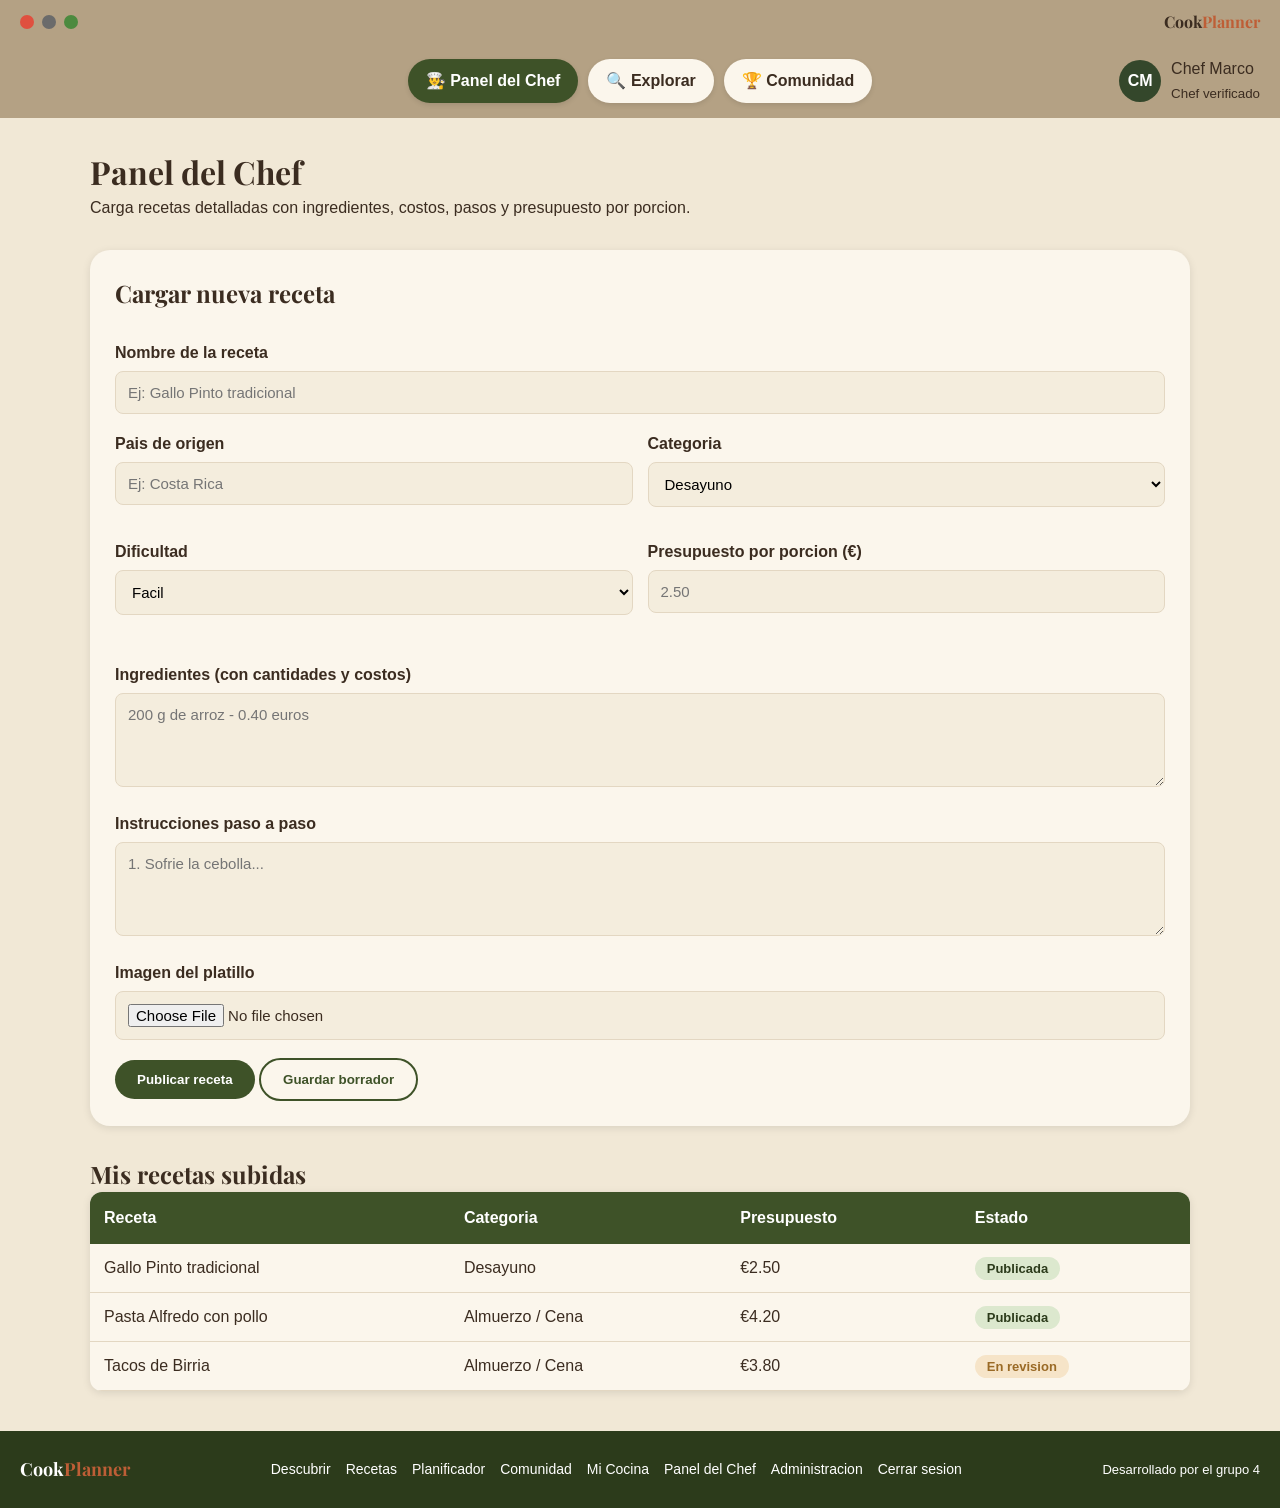
==== src/chef.html @ 3a211894 "Add files via upload" ====
<!DOCTYPE html>
<html lang="es">
<head>
  <meta charset="UTF-8">
  <meta name="viewport" content="width=device-width, initial-scale=1.0">
  <title>CookPlanner - Panel del Chef</title>
  <link href="https://fonts.googleapis.com/css2?family=Playfair+Display:wght@600;700;800&display=swap" rel="stylesheet">
  <link rel="stylesheet" href="../css/styles.css">
</head>
<body>

  <header class="barra-ventana">
    <span class="punto rojo"></span>
    <span class="punto gris"></span>
    <span class="punto verde-punto"></span>
    <span class="marca-ventana">Cook<span class="naranja">Planner</span></span>
  </header>

  <nav class="menu">
    <a href="chef.html" class="opcion activa">👨‍🍳 Panel del Chef</a>
    <a href="descubrir.html" class="opcion">🔍 Explorar</a>
    <a href="comunidad.html" class="opcion">🏆 Comunidad</a>
    <a href="chef.html" class="usuario">
      <span class="avatar">CM</span>
      <span>Chef Marco<br><small>Chef verificado</small></span>
    </a>
  </nav>

  <main class="contenedor">

    <h1 class="espacio">Panel del Chef</h1>
    <p>Carga recetas detalladas con ingredientes, costos, pasos y presupuesto por porcion.</p>

    <section class="panel espacio">
      <h2>Cargar nueva receta</h2>

      <form action="chef.html" method="post">
        <div class="campo espacio">
          <label for="nombre">Nombre de la receta</label>
          <input type="text" id="nombre" name="nombre" placeholder="Ej: Gallo Pinto tradicional">
        </div>

        <div class="formulario-doble">
          <div class="campo">
            <label for="origen">Pais de origen</label>
            <input type="text" id="origen" name="origen" placeholder="Ej: Costa Rica">
          </div>
          <div class="campo">
            <label for="categoria">Categoria</label>
            <select id="categoria" name="categoria">
              <option>Desayuno</option>
              <option>Almuerzo / Cena</option>
              <option>Saludable</option>
              <option>Postre</option>
            </select>
          </div>
          <div class="campo">
            <label for="dificultad">Dificultad</label>
            <select id="dificultad" name="dificultad">
              <option>Facil</option>
              <option>Media</option>
              <option>Alta</option>
            </select>
          </div>
          <div class="campo">
            <label for="precio">Presupuesto por porcion (€)</label>
            <input type="number" id="precio" name="precio" placeholder="2.50">
          </div>
        </div>

        <div class="campo espacio">
          <label for="ingredientes">Ingredientes (con cantidades y costos)</label>
          <textarea id="ingredientes" name="ingredientes" rows="4" placeholder="200 g de arroz - 0.40 euros"></textarea>
        </div>

        <div class="campo">
          <label for="pasos">Instrucciones paso a paso</label>
          <textarea id="pasos" name="pasos" rows="4" placeholder="1. Sofrie la cebolla..."></textarea>
        </div>

        <div class="campo">
          <label for="imagen">Imagen del platillo</label>
          <input type="file" id="imagen" name="imagen">
        </div>

        <button type="submit" class="boton boton-verde">Publicar receta</button>
        <button type="button" class="boton boton-borde">Guardar borrador</button>
      </form>
    </section>

    <h2 class="espacio">Mis recetas subidas</h2>
    <table class="tabla-datos">
      <tr>
        <th>Receta</th><th>Categoria</th><th>Presupuesto</th><th>Estado</th>
      </tr>
      <tr>
        <td>Gallo Pinto tradicional</td><td>Desayuno</td><td>€2.50</td>
        <td><span class="etiqueta-estado estado-ok">Publicada</span></td>
      </tr>
      <tr>
        <td>Pasta Alfredo con pollo</td><td>Almuerzo / Cena</td><td>€4.20</td>
        <td><span class="etiqueta-estado estado-ok">Publicada</span></td>
      </tr>
      <tr>
        <td>Tacos de Birria</td><td>Almuerzo / Cena</td><td>€3.80</td>
        <td><span class="etiqueta-estado estado-espera">En revision</span></td>
      </tr>
    </table>

  </main>

  <footer class="pie">
    <span class="marca-pie">Cook<span class="naranja">Planner</span></span>
    <nav class="enlaces-pie">
      <a href="descubrir.html">Descubrir</a>
      <a href="recetas.html">Recetas</a>
      <a href="planificador.html">Planificador</a>
      <a href="comunidad.html">Comunidad</a>
      <a href="mi-cocina.html">Mi Cocina</a>
      <a href="chef.html">Panel del Chef</a>
      <a href="admin.html">Administracion</a>
      <a href="index.html">Cerrar sesion</a>
    </nav>
    <small>Desarrollado por el grupo 4</small>
  </footer>

</body>
</html>
---- css/styles.css ----
/* ---- Estilos generales ---- */
* {
  margin: 0;
  padding: 0;
  box-sizing: border-box;
}

body {
  font-family: Arial, Helvetica, sans-serif;
  background-color: #F1E8D6;
  color: #3B2C20;
  line-height: 1.5;
}

h1, h2, h3 {
  font-family: "Playfair Display", Georgia, serif;
}

img {
  max-width: 100%;
  display: block;
}

a {
  text-decoration: none;
  color: #3B2C20;
}

ul {
  list-style: none;
}

/* Foco visible para accesibilidad */
a:focus,
button:focus,
input:focus,
select:focus,
textarea:focus {
  outline: 2px solid #BE5E36;
}

/* ---- Contenedor central ---- */
.contenedor {
  width: 90%;
  max-width: 1100px;
  margin: 0 auto;
}

/* ---- Barra superior tipo ventana ---- */
.barra-ventana {
  background-color: #B4A184;
  padding: 10px 20px;
  display: flex;
  align-items: center;
}

.punto {
  width: 14px;
  height: 14px;
  border-radius: 50%;
  margin-right: 8px;
}

.rojo { background-color: #E0503F; }
.gris { background-color: #6b6b6b; }
.verde-punto { background-color: #4C8A3F; }

.marca-ventana {
  margin-left: auto;
  font-family: "Playfair Display", Georgia, serif;
  font-weight: bold;
  color: #3B2C20;
}

.naranja {
  color: #BE5E36;
}

/* ---- Menú de navegación ---- */
.menu {
  background-color: #B4A184;
  padding: 15px 20px;
  display: flex;
  justify-content: center;
  align-items: center;
  flex-wrap: wrap;
  gap: 10px;
  position: relative;
}

.opcion {
  background-color: #FBF6EC;
  padding: 10px 18px;
  border-radius: 25px;
  font-weight: bold;
  box-shadow: 0 2px 5px rgba(0, 0, 0, 0.1);
}

.opcion:hover {
  background-color: #eee6d6;
}

.opcion.activa {
  background-color: #3E5228;
  color: #ffffff;
}

.usuario {
  position: absolute;
  right: 20px;
  display: flex;
  align-items: center;
  gap: 10px;
}

.avatar {
  width: 42px;
  height: 42px;
  background-color: #34472B;
  color: #ffffff;
  border-radius: 50%;
  display: flex;
  justify-content: center;
  align-items: center;
  font-weight: bold;
}

.usuario small {
  color: #3B2C20;
}

/* ---- Botones ---- */
.boton {
  display: inline-block;
  padding: 12px 22px;
  border-radius: 25px;
  font-weight: bold;
  border: none;
  cursor: pointer;
  text-align: center;
}

.boton-verde {
  background-color: #3E5228;
  color: #ffffff;
}

.boton-verde:hover {
  background-color: #2C3B1B;
}

.boton-claro {
  background-color: #FBF6EC;
  color: #3B2C20;
  box-shadow: 0 2px 5px rgba(0, 0, 0, 0.1);
}

.boton-borde {
  background-color: transparent;
  color: #3E5228;
  border: 2px solid #3E5228;
}

.boton-gris {
  display: block;
  background-color: #F4EDDD;
  color: #3B2C20;
  padding: 10px;
  border-radius: 25px;
  text-align: center;
  font-weight: bold;
  margin-bottom: 8px;
}

.boton-gris:hover {
  background-color: #E3D7C2;
}

/* ---- Espacios ---- */
.espacio {
  margin-top: 30px;
}

.titulo-seccion {
  display: flex;
  justify-content: space-between;
  align-items: center;
  flex-wrap: wrap;
  margin: 25px 0 15px 0;
}

/* ==========================================================
   LOGIN
   ========================================================== */
.login {
  display: flex;
  flex-wrap: wrap;
  min-height: 80vh;
}

.login-marca {
  flex: 1;
  text-align: center;
  padding: 40px;
}

.login-marca .emoji-chef {
  font-size: 80px;
}

.login-marca .logo {
  font-family: "Playfair Display", Georgia, serif;
  font-size: 50px;
  font-weight: bold;
}

.login-marca .frase {
  font-family: "Playfair Display", Georgia, serif;
  font-size: 22px;
  max-width: 300px;
  margin: 10px auto;
}

.login-marca .verduras {
  font-size: 40px;
  margin-top: 15px;
}

.login-formulario {
  flex: 1;
  display: flex;
  justify-content: center;
  align-items: center;
  padding: 40px;
}

.tarjeta-login {
  background-color: #FBF6EC;
  border: 2px solid #3B2C20;
  border-radius: 20px;
  padding: 40px;
  width: 100%;
  max-width: 400px;
  box-shadow: 0 8px 20px rgba(0, 0, 0, 0.15);
}

.tarjeta-login h1 {
  text-align: center;
  font-size: 32px;
}

.tarjeta-login .subtitulo {
  text-align: center;
  color: #7A6A56;
  margin-bottom: 25px;
}

/* ---- Formularios ---- */
.campo {
  margin-bottom: 18px;
}

.campo label {
  display: block;
  font-weight: bold;
  margin-bottom: 6px;
}

.campo input,
.campo select,
.campo textarea {
  width: 100%;
  padding: 12px;
  border: 1px solid #E3D7C2;
  border-radius: 8px;
  background-color: #F4EDDD;
  font-family: Arial, sans-serif;
  font-size: 15px;
}

.enlace-naranja {
  color: #BE5E36;
  font-weight: bold;
  text-decoration: underline;
}

.texto-centro {
  text-align: center;
  margin-top: 15px;
  color: #7A6A56;
}

/* ==========================================================
   BUSCADOR
   ========================================================== */
.buscador {
  display: flex;
  gap: 12px;
  align-items: center;
}

.buscador input {
  flex: 1;
  padding: 14px 20px;
  border: 1px solid #E3D7C2;
  border-radius: 25px;
  background-color: #FBF6EC;
  font-size: 15px;
}

/* ==========================================================
   HERO (Descubrir)
   ========================================================== */
.hero {
  background: linear-gradient(120deg, #3d3322, #3E5228);
  color: #ffffff;
  padding: 45px;
  border-radius: 20px;
  margin-top: 20px;
}

.hero .etiqueta {
  letter-spacing: 3px;
  font-size: 13px;
  text-transform: uppercase;
}

.hero h1 {
  font-size: 45px;
  margin: 10px 0;
}

.hero p {
  max-width: 450px;
}

/* ---- Categorías ---- */
.categorias {
  display: flex;
  flex-wrap: wrap;
  gap: 10px;
}

.categoria {
  background-color: #FBF6EC;
  border: 1px solid #E3D7C2;
  padding: 10px 18px;
  border-radius: 8px;
  font-weight: bold;
}

/* ==========================================================
   TARJETAS DE RECETA
   ========================================================== */
.recetas {
  display: grid;
  grid-template-columns: 1fr 1fr 1fr;
  gap: 20px;
}

.recetas-dos {
  display: grid;
  grid-template-columns: 1fr 1fr;
  gap: 20px;
}

.tarjeta {
  background-color: #FBF6EC;
  border-radius: 20px;
  overflow: hidden;
  box-shadow: 0 2px 8px rgba(0, 0, 0, 0.1);
}

.tarjeta-img {
  position: relative;
}

.tarjeta-img img {
  width: 100%;
}

.favorito {
  position: absolute;
  top: 12px;
  right: 12px;
  width: 38px;
  height: 38px;
  border-radius: 50%;
  background-color: #ffffff;
  border: none;
  color: #D94C3D;
  font-size: 18px;
  cursor: pointer;
}

.tarjeta-info {
  padding: 18px;
}

.pais {
  text-align: center;
  color: #7A6A56;
  letter-spacing: 2px;
  font-size: 13px;
}

.nombre-receta {
  text-align: center;
  color: #3E5228;
  font-size: 22px;
  margin-bottom: 12px;
}

.pie-tarjeta {
  display: flex;
  justify-content: space-between;
  border-top: 1px solid #E3D7C2;
  padding-top: 10px;
  margin-top: 10px;
  font-size: 14px;
}

.pie-tarjeta .categoria-nombre {
  font-weight: bold;
}

.estrellas {
  color: #E6B845;
}

/* ==========================================================
   PLANIFICADOR
   ========================================================== */
.panel {
  background-color: #FBF6EC;
  border-radius: 20px;
  padding: 25px;
  box-shadow: 0 2px 8px rgba(0, 0, 0, 0.1);
}

.presupuesto {
  display: flex;
  justify-content: space-between;
  flex-wrap: wrap;
  margin-bottom: 15px;
}

.presupuesto .monto {
  font-family: "Playfair Display", Georgia, serif;
  font-size: 28px;
}

.presupuesto input {
  width: 80px;
  padding: 8px;
  text-align: center;
  border: 1px solid #E3D7C2;
  border-radius: 8px;
  background-color: #F4EDDD;
}

.barra-progreso {
  height: 12px;
  background-color: #F4EDDD;
  border-radius: 25px;
  margin: 10px 0;
}

.barra-progreso .relleno {
  height: 12px;
  width: 0%;
  background-color: #3E5228;
  border-radius: 25px;
}

.info-presupuesto {
  display: flex;
  justify-content: space-between;
  font-size: 14px;
  color: #7A6A56;
}

.tabla-planificador {
  width: 100%;
  border-collapse: collapse;
  margin-top: 20px;
}

.tabla-planificador th {
  padding: 10px;
  color: #7A6A56;
  font-size: 13px;
  text-transform: uppercase;
}

.tabla-planificador td {
  padding: 6px;
  text-align: center;
}

.tabla-planificador .dia {
  text-align: left;
  font-weight: bold;
}

.casilla {
  width: 100%;
  height: 70px;
  background-color: #F4EDDD;
  border: 2px dashed #E3D7C2;
  border-radius: 12px;
  font-size: 22px;
  color: #7A6A56;
  cursor: pointer;
}

.casilla:hover {
  border-color: #3E5228;
  color: #3E5228;
}

/* ==========================================================
   COMUNIDAD (rankings)
   ========================================================== */
.pestanas {
  display: flex;
  gap: 10px;
  flex-wrap: wrap;
  margin-bottom: 20px;
}

.pestana {
  background-color: #FBF6EC;
  border: 1px solid #E3D7C2;
  padding: 10px 18px;
  border-radius: 8px;
  font-weight: bold;
  cursor: pointer;
}

.pestana.activa {
  background-color: #3E5228;
  color: #ffffff;
}

.fila-ranking {
  background-color: #FBF6EC;
  border-radius: 15px;
  padding: 15px 20px;
  margin-bottom: 12px;
  display: flex;
  align-items: center;
  gap: 18px;
  box-shadow: 0 2px 8px rgba(0, 0, 0, 0.1);
}

.numero {
  width: 40px;
  height: 40px;
  border-radius: 50%;
  color: #ffffff;
  font-weight: bold;
  display: flex;
  justify-content: center;
  align-items: center;
}

.oro { background-color: #E6B845; }
.plata { background-color: #A9C0D6; }
.bronce { background-color: #D98A5A; }
.normal { background-color: #8C7B62; }

.mini-img {
  width: 80px;
  border-radius: 10px;
}

.nombre-ranking {
  flex: 1;
  font-family: "Playfair Display", Georgia, serif;
  font-size: 20px;
}

.datos-ranking {
  display: flex;
  gap: 20px;
  font-weight: bold;
}

/* ==========================================================
   PERFIL (Mi Cocina)
   ========================================================== */
.perfil {
  background-color: #FBF6EC;
  border-radius: 20px;
  overflow: hidden;
  box-shadow: 0 2px 8px rgba(0, 0, 0, 0.1);
}

.perfil-banner {
  height: 130px;
  background: linear-gradient(120deg, #3a4a28, #6b7a4a);
}

.perfil-datos {
  padding: 20px 30px;
  display: flex;
  align-items: center;
  gap: 20px;
  flex-wrap: wrap;
}

.perfil-avatar {
  width: 90px;
  height: 90px;
  background-color: #34472B;
  border-radius: 50%;
  margin-top: -60px;
  border: 4px solid #FBF6EC;
  display: flex;
  justify-content: center;
  align-items: center;
  font-size: 40px;
}

.perfil-rol {
  color: #7A6A56;
  font-weight: bold;
}

.estadisticas {
  display: flex;
  gap: 30px;
  flex-wrap: wrap;
  margin-top: 10px;
}

.estadistica {
  text-align: center;
}

.estadistica b {
  display: block;
  font-family: "Playfair Display", Georgia, serif;
  font-size: 22px;
}

.estadistica span {
  font-size: 13px;
  color: #7A6A56;
}

/* ==========================================================
   TABLAS (Chef / Admin)
   ========================================================== */
.formulario-doble {
  display: grid;
  grid-template-columns: 1fr 1fr;
  gap: 15px;
}

.formulario-doble .completo {
  grid-column: 1 / 3;
}

.tarjetas-numeros {
  display: flex;
  gap: 15px;
  flex-wrap: wrap;
  margin-bottom: 25px;
}

.tarjeta-numero {
  flex: 1;
  min-width: 180px;
  background-color: #FBF6EC;
  border-left: 5px solid #3E5228;
  border-radius: 12px;
  padding: 20px;
  box-shadow: 0 2px 8px rgba(0, 0, 0, 0.1);
}

.tarjeta-numero b {
  display: block;
  font-family: "Playfair Display", Georgia, serif;
  font-size: 28px;
}

.tarjeta-numero span {
  color: #7A6A56;
  font-size: 14px;
}

.tabla-datos {
  width: 100%;
  border-collapse: collapse;
  background-color: #FBF6EC;
  border-radius: 12px;
  overflow: hidden;
  box-shadow: 0 2px 8px rgba(0, 0, 0, 0.1);
}

.tabla-datos th {
  background-color: #3E5228;
  color: #ffffff;
  text-align: left;
  padding: 14px;
}

.tabla-datos td {
  padding: 12px 14px;
  border-bottom: 1px solid #E3D7C2;
}

.etiqueta-estado {
  padding: 4px 12px;
  border-radius: 25px;
  font-size: 13px;
  font-weight: bold;
}

.estado-ok {
  background-color: #DCE8CE;
  color: #2C3B1B;
}

.estado-espera {
  background-color: #F6E4C8;
  color: #9a6a26;
}

/* ==========================================================
   PIE DE PÁGINA
   ========================================================== */
.pie {
  background-color: #2C3B1B;
  color: #ffffff;
  padding: 25px 20px;
  margin-top: 40px;
  display: flex;
  justify-content: space-between;
  align-items: center;
  flex-wrap: wrap;
  gap: 15px;
}

.marca-pie {
  font-family: "Playfair Display", Georgia, serif;
  font-weight: bold;
  font-size: 18px;
}

.enlaces-pie {
  display: flex;
  gap: 15px;
  flex-wrap: wrap;
}

.enlaces-pie a {
  color: #ffffff;
  font-size: 14px;
}

.enlaces-pie a:hover {
  text-decoration: underline;
}

.pie small {
  font-size: 13px;
}

/* ==========================================================
   RESPONSIVE 
   ========================================================== */
@media (max-width: 768px) {
  .menu {
    flex-direction: column;
  }

  .usuario {
    position: static;
    margin-top: 10px;
  }

  .login-marca,
  .login-formulario {
    flex: 100%;
  }

  .recetas,
  .recetas-dos,
  .formulario-doble {
    grid-template-columns: 1fr;
  }

  .formulario-doble .completo {
    grid-column: 1 / 2;
  }

  .hero h1 {
    font-size: 32px;
  }

  .fila-ranking {
    flex-wrap: wrap;
  }

  .pie {
    flex-direction: column;
    text-align: center;
  }
}
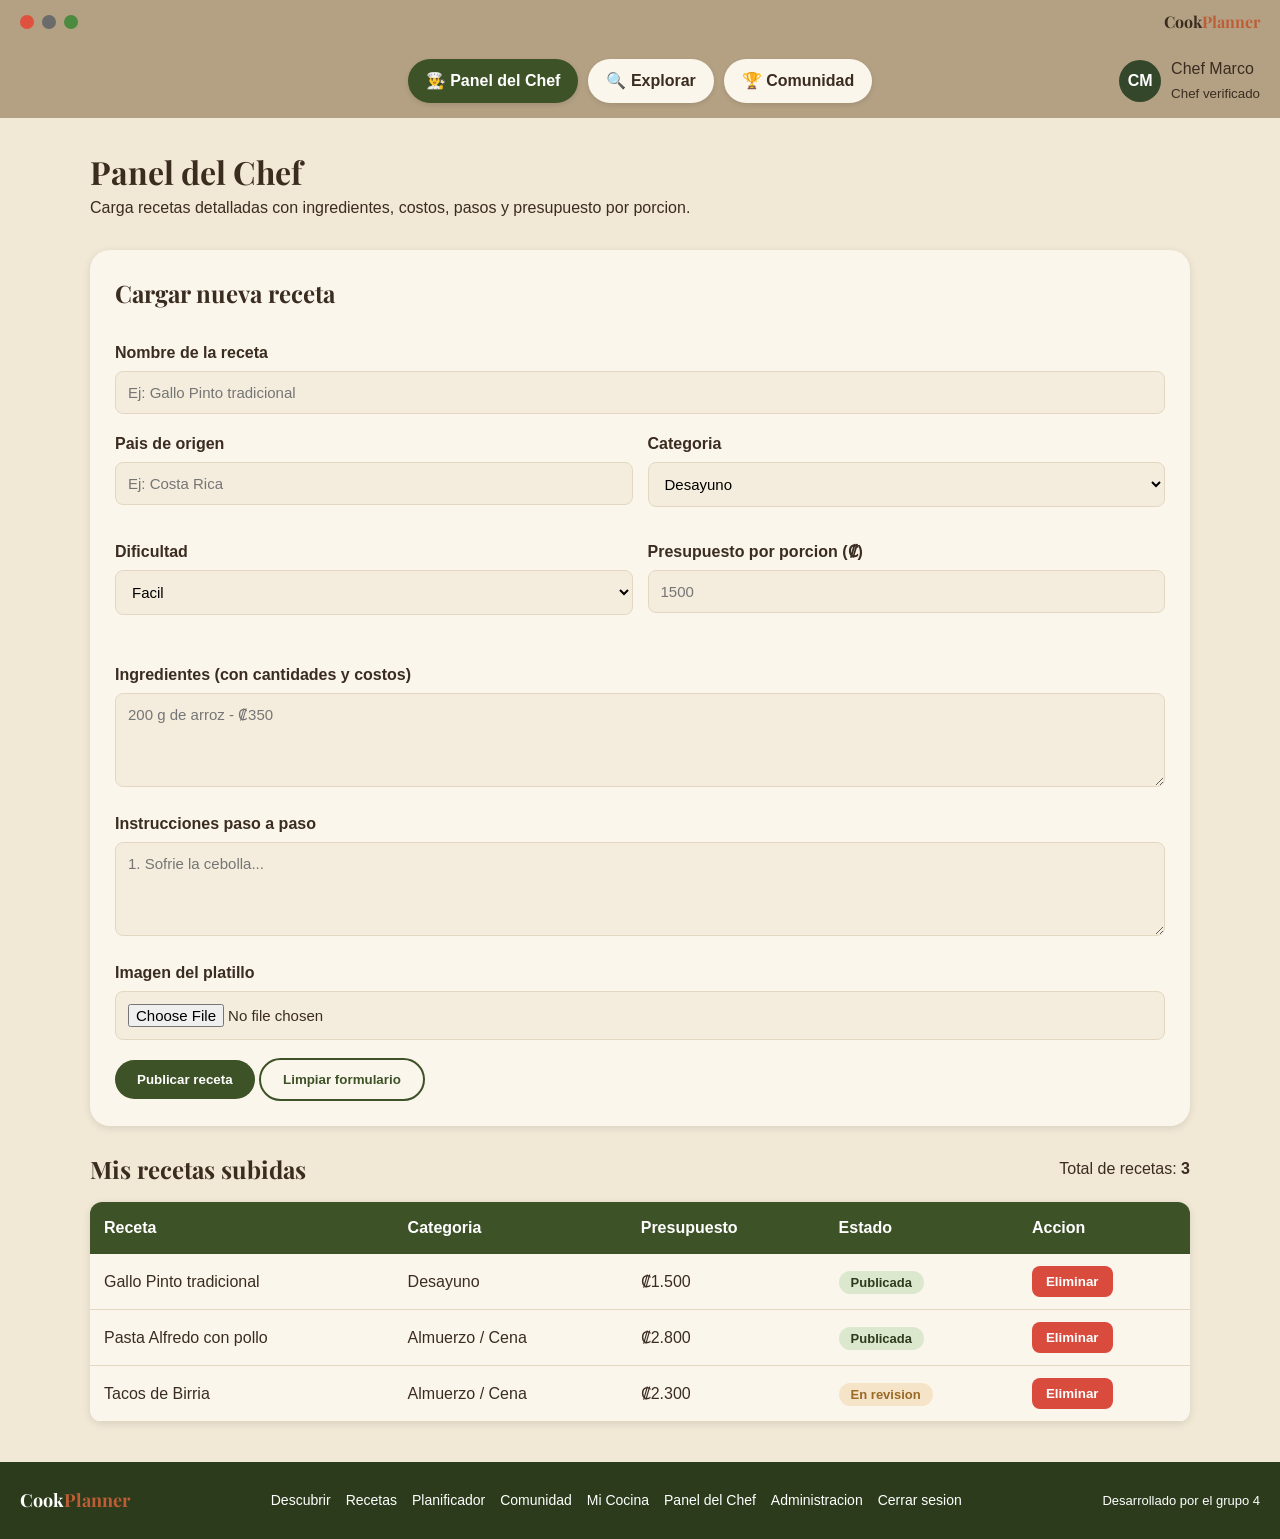
==== commit 1dde9928: "Add files via upload" ====
--- a/src/chef.html
+++ b/src/chef.html
@@ -34,7 +34,10 @@
     <section class="panel espacio">
       <h2>Cargar nueva receta</h2>
 
-      <form action="chef.html" method="post">
+      <form action="chef.html" method="post" id="formulario-receta" novalidate>
+
+        <p id="mensaje"></p>
+
         <div class="campo espacio">
           <label for="nombre">Nombre de la receta</label>
           <input type="text" id="nombre" name="nombre" placeholder="Ej: Gallo Pinto tradicional">
@@ -63,14 +66,14 @@
             </select>
           </div>
           <div class="campo">
-            <label for="precio">Presupuesto por porcion (€)</label>
-            <input type="number" id="precio" name="precio" placeholder="2.50">
+            <label for="precio">Presupuesto por porcion (₡)</label>
+            <input type="number" id="precio" name="precio" step="1" min="0" placeholder="1500">
           </div>
         </div>
 
         <div class="campo espacio">
           <label for="ingredientes">Ingredientes (con cantidades y costos)</label>
-          <textarea id="ingredientes" name="ingredientes" rows="4" placeholder="200 g de arroz - 0.40 euros"></textarea>
+          <textarea id="ingredientes" name="ingredientes" rows="4" placeholder="200 g de arroz - ₡350"></textarea>
         </div>
 
         <div class="campo">
@@ -84,27 +87,38 @@
         </div>
 
         <button type="submit" class="boton boton-verde">Publicar receta</button>
-        <button type="button" class="boton boton-borde">Guardar borrador</button>
+        <button type="button" class="boton boton-borde" id="boton-limpiar">Limpiar formulario</button>
       </form>
     </section>
 
-    <h2 class="espacio">Mis recetas subidas</h2>
+    <div class="titulo-seccion">
+      <h2>Mis recetas subidas</h2>
+      <p>Total de recetas: <b id="contador">3</b></p>
+    </div>
+
     <table class="tabla-datos">
-      <tr>
-        <th>Receta</th><th>Categoria</th><th>Presupuesto</th><th>Estado</th>
-      </tr>
-      <tr>
-        <td>Gallo Pinto tradicional</td><td>Desayuno</td><td>€2.50</td>
-        <td><span class="etiqueta-estado estado-ok">Publicada</span></td>
-      </tr>
-      <tr>
-        <td>Pasta Alfredo con pollo</td><td>Almuerzo / Cena</td><td>€4.20</td>
-        <td><span class="etiqueta-estado estado-ok">Publicada</span></td>
-      </tr>
-      <tr>
-        <td>Tacos de Birria</td><td>Almuerzo / Cena</td><td>€3.80</td>
-        <td><span class="etiqueta-estado estado-espera">En revision</span></td>
-      </tr>
+      <thead>
+        <tr>
+          <th>Receta</th><th>Categoria</th><th>Presupuesto</th><th>Estado</th><th>Accion</th>
+        </tr>
+      </thead>
+      <tbody id="lista-recetas">
+        <tr>
+          <td>Gallo Pinto tradicional</td><td>Desayuno</td><td>₡1.500</td>
+          <td><span class="etiqueta-estado estado-ok">Publicada</span></td>
+          <td><button class="boton-eliminar">Eliminar</button></td>
+        </tr>
+        <tr>
+          <td>Pasta Alfredo con pollo</td><td>Almuerzo / Cena</td><td>₡2.800</td>
+          <td><span class="etiqueta-estado estado-ok">Publicada</span></td>
+          <td><button class="boton-eliminar">Eliminar</button></td>
+        </tr>
+        <tr>
+          <td>Tacos de Birria</td><td>Almuerzo / Cena</td><td>₡2.300</td>
+          <td><span class="etiqueta-estado estado-espera">En revision</span></td>
+          <td><button class="boton-eliminar">Eliminar</button></td>
+        </tr>
+      </tbody>
     </table>
 
   </main>
@@ -124,5 +138,8 @@
     <small>Desarrollado por el grupo 4</small>
   </footer>
 
+  <script src="../js/formato.js"></script>
+  <script src="../js/chef.js"></script>
+
 </body>
 </html>
--- a/css/styles.css
+++ b/css/styles.css
@@ -810,3 +810,71 @@
     text-align: center;
   }
 }
+
+/* ==========================================================
+   ESTILOS PARA LAS FUNCIONES DE JAVASCRIPT
+   ========================================================== */
+
+/* ---- Mensajes de error y de exito ---- */
+.mensaje {
+  padding: 12px 15px;
+  border-radius: 8px;
+  font-weight: bold;
+  margin-bottom: 15px;
+}
+
+.mensaje-error {
+  background-color: #F8DCD8;
+  color: #A33224;
+  border: 1px solid #D94C3D;
+}
+
+.mensaje-exito {
+  background-color: #DCE8CE;
+  color: #2C3B1B;
+  border: 1px solid #3E5228;
+}
+
+/* ---- Campo con error ---- */
+.campo input.campo-error,
+.campo select.campo-error,
+.campo textarea.campo-error {
+  border: 2px solid #D94C3D;
+}
+
+/* ---- Boton para eliminar recetas ---- */
+.boton-eliminar {
+  background-color: #D94C3D;
+  color: #ffffff;
+  border: none;
+  padding: 8px 14px;
+  border-radius: 8px;
+  font-weight: bold;
+  cursor: pointer;
+}
+
+.boton-eliminar:hover {
+  background-color: #A33224;
+}
+
+/* ---- Corazon de favoritos desmarcado ---- */
+.favorito.inactivo {
+  color: #b7ada0;
+}
+
+.aviso-favorito {
+  margin-top: 8px;
+  font-size: 13px;
+  color: #3E5228;
+  font-weight: bold;
+  text-align: center;
+}
+
+/* ---- Casilla del planificador con una comida ---- */
+.casilla.ocupada {
+  background-color: #DCE8CE;
+  border: 2px solid #3E5228;
+  color: #2C3B1B;
+  font-size: 13px;
+  font-weight: bold;
+}
